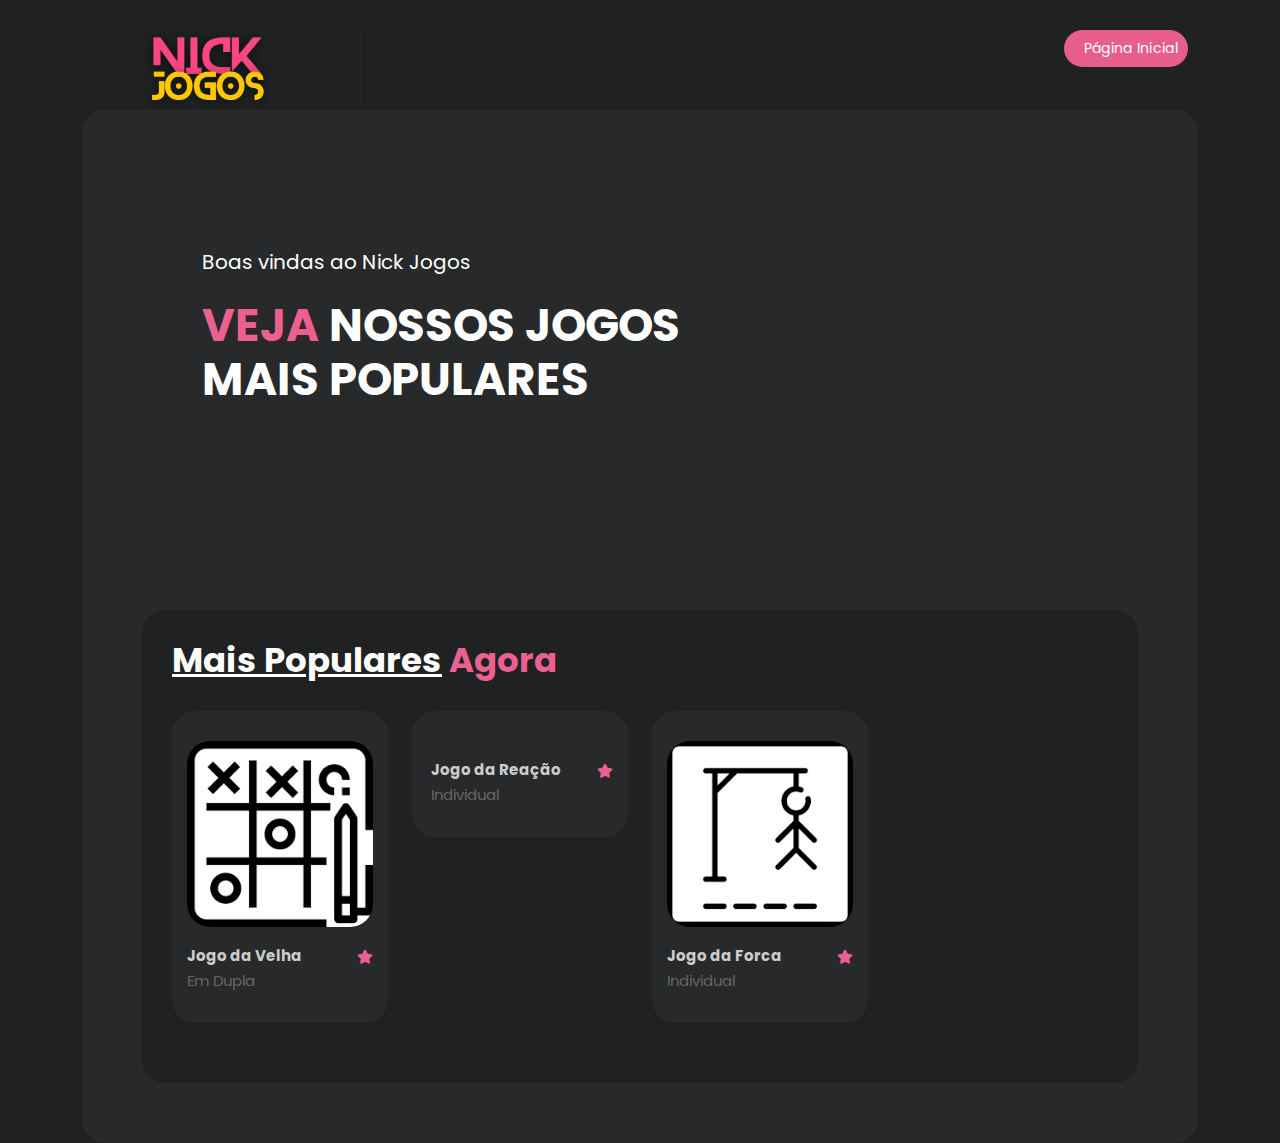
==== index.html @ 8cc91025 "commit inicial" ====
<!DOCTYPE html>
<html lang="en">

<head>

    <meta charset="utf-8">
    <meta name="viewport" content="width=device-width, initial-scale=1, shrink-to-fit=no">

    <link href="https://fonts.googleapis.com/css2?family=Poppins:wght@100;200;300;400;500;600;700;800;900&display=swap" rel="stylesheet">

    <title>Nick Jogos em HTML</title>

    <!-- Bootstrap core CSS -->
    <link href="vendor/bootstrap/css/bootstrap.min.css" rel="stylesheet">


    <!-- Additional CSS Files -->
    <link rel="stylesheet" href="assets/css/fontawesome.css">
    <link rel="stylesheet" href="assets/css/templatemo-cyborg-gaming.css">
    <link rel="stylesheet" href="assets/css/animate.css">
    <link rel="stylesheet" href="https://unpkg.com/swiper@7/swiper-bundle.min.css" />

    <link rel="stylesheet" href="https://cdnjs.cloudflare.com/ajax/libs/animate.css/4.1.1/animate.min.css">
    <script src="https://code.jquery.com/jquery-3.6.0.min.js"></script>


</head>

<body>

    <!-- ***** Preloader Start ***** -->
    <div id="js-preloader" class="js-preloader">
        <div class="preloader-inner">
            <span class="dot"></span>
            <div class="dots">
                <span></span>
                <span></span>
                <span></span>
            </div>
        </div>
    </div>
    <!-- ***** Preloader End ***** -->

    <!-- ***** Header Area Start ***** -->
    <header class="header-area header-sticky">
        <div class="container">
            <div class="row">
                <div class="col-12">
                    <nav class="main-nav">
                        <!-- ***** Logo Start ***** -->
                        <a href="index.html" class="logo">
                            <img src="logo.png" alt="">
                        </a>
                        <!-- ***** Logo End ***** -->
                        <!-- ***** Menu Start ***** -->
                        <ul class="nav">
                            <li><a href="index.html" class="active">Página Inicial</a></li>
                        </ul>
                        <a class='menu-trigger'>
                            <span>Menu</span>
                        </a>
                        <!-- ***** Menu End ***** -->
                    </nav>
                </div>
            </div>
        </div>
    </header>
    <!-- ***** Header Area End ***** -->

    <div class="container">
        <div class="row">
            <div class="col-lg-12">
                <div class="page-content">

                    <!-- ***** Banner Start ***** -->
                    <div class="main-banner">
                        <div class="row">
                            <div class="col-lg-7">
                                <div class="header-text">
                                    <h6>Boas vindas ao Nick Jogos</h6>
                                    <h4><em>Veja</em> Nossos Jogos Mais Populares</h4>
                                </div>
                            </div>
                        </div>
                    </div>
                    <!-- ***** Banner End ***** -->

                    <!-- ***** Most Popular Start ***** -->
                    <div class="most-popular">
                        <div class="row">
                            <div class="col-lg-12">
                                <div class="heading-section">
                                    <h4><em>Mais Populares</em> Agora</h4>
                                </div>
                                <div class="row">
                                    <div class="col-lg-3 col-sm-6">
                                        <div class="item">
                                            <img src="[data-uri]"
                                                alt="">
                                            <h4><a href="velha.html">Jogo da Velha</a><br><span>Em Dupla</span></h4>
                                            <ul>
                                                <li><i class="fa fa-star"></i></li>
                                            </ul>
                                        </div>
                                    </div>
                                    <div class="col-lg-3 col-sm-6">
                                        <div class="item">
                                            <img src="https://encrypted-tbn0.gstatic.com/images?q=tbn:ANd9GcSQRrKc9PjAPaQnyZcNKCeAYI4Ob5vub_ZZSA&usqp=CAU" alt="">
                                            <h4><a href="reacao.html">Jogo da Reação</a><br><span>Individual</span></h4>
                                            <ul>
                                                <li><i class="fa fa-star"></i></li>
                                            </ul>
                                        </div>
                                    </div>
                                    <div class="col-lg-3 col-sm-6">
                                        <div class="item">
                                            <img src="[data-uri]"
                                                alt="">
                                            <h4><a href="forca.html">Jogo da Forca</a><br><span>Individual</span></h4>
                                            <ul>
                                                <li><i class="fa fa-star"></i></li>
                                            </ul>
                                        </div>
                                    </div>
                                </div>
                            </div>
                        </div>
                    </div>
                    <!-- ***** Most Popular End ***** -->

                </div>
            </div>
        </div>
    </div>


    <!-- Scripts -->
    <!-- Bootstrap core JavaScript -->
    <script src="vendor/jquery/jquery.min.js"></script>
    <script src="vendor/bootstrap/js/bootstrap.min.js"></script>

    <script src="assets/js/isotope.min.js"></script>
    <script src="assets/js/owl-carousel.js"></script>
    <script src="assets/js/tabs.js"></script>
    <script src="assets/js/popup.js"></script>
    <script src="assets/js/custom.js"></script>

    <!-- JQuery de animação -->
    <script>
        $(document).ready(function() {
            $(".header-text").addClass("animate__animated animate__bounceIn");
        });
    </script>

</body>

</html>
---- assets/css/templatemo-cyborg-gaming.css ----
/*

TemplateMo 579 Cyborg Gaming

https://templatemo.com/tm-579-cyborg-gaming

*/


/* ---------------------------------------------
Table of contents
------------------------------------------------
01. font & reset css
02. reset
03. global styles
04. header
05. banner
06. features
07. testimonials
08. contact
09. footer

--------------------------------------------- */


/* 
---------------------------------------------
font & reset css
--------------------------------------------- 
*/

@import url("https://fonts.googleapis.com/css2?family=Poppins:wght@100;200;300;400;500;600;700;800;900");

/* 
---------------------------------------------
reset
--------------------------------------------- 
*/

html,
body,
div,
span,
applet,
object,
iframe,
h1,
h2,
h3,
h4,
h5,
h6,
p,
blockquote,
div pre,
a,
abbr,
acronym,
address,
big,
cite,
code,
del,
dfn,
em,
font,
img,
ins,
kbd,
q,
s,
samp,
small,
strike,
strong,
sub,
sup,
tt,
var,
b,
u,
i,
center,
dl,
dt,
dd,
ol,
ul,
li,
figure,
header,
nav,
section,
article,
aside,
footer,
figcaption {
    margin: 0;
    padding: 0;
    border: 0;
    outline: 0;
}

.clearfix:after {
    content: ".";
    display: block;
    clear: both;
    visibility: hidden;
    line-height: 0;
    height: 0;
}

.clearfix {
    display: inline-block;
}

html[xmlns] .clearfix {
    display: block;
}

* html .clearfix {
    height: 1%;
}

ul,
li {
    padding: 0;
    margin: 0;
    list-style: none;
}

header,
nav,
section,
article,
aside,
footer,
hgroup {
    display: block;
}

* {
    box-sizing: border-box;
}

html,
body {
    font-family: 'Poppins', sans-serif;
    font-weight: 400;
    background-color: #1e1e1e;
    font-size: 16px;
    -ms-text-size-adjust: 100%;
    -webkit-font-smoothing: antialiased;
    -moz-osx-font-smoothing: grayscale;
}

a {
    color: #CCC;
    text-decoration: none !important;
}

a:hover {
    color: #F99;
}

h1,
h2,
h3,
h4,
h5,
h6 {
    margin-top: 0px;
    margin-bottom: 0px;
    color: #fff;
    font-weight: 700;
}

ul {
    margin-bottom: 0px;
}

p {
    font-size: 15px;
    line-height: 30px;
    color: #fff;
}

img {
    width: 100%;
    overflow: hidden;
}


/* 
---------------------------------------------
Global Styles
--------------------------------------------- 
*/

html,
body {
    background: #1f2122;
    font-family: 'Poppins', sans-serif;
}

body .page-content {
    margin-top: 110px;
    background-color: #27292a;
    padding: 60px;
    border-radius: 23px;
}

p {
    font-size: 15px;
    color: #666;
    line-height: 30px;
    margin-bottom: 0px;
}

::selection {
    background: #e75e8d;
    color: #fff;
}

::-moz-selection {
    background: #e75e8d;
    color: #fff;
}

.templatemo-item {
    max-width: 80px;
    border-radius: 23px;
}

.main-button a {
    font-size: 14px;
    color: #fff;
    background-color: #e75e8d;
    padding: 12px 30px;
    display: inline-block;
    border-radius: 25px;
    font-weight: 400;
    text-transform: capitalize;
    letter-spacing: 0.5px;
    transition: all .3s;
    position: relative;
    overflow: hidden;
}

.main-button a:hover {
    background-color: #fff;
    color: #e75e8d;
}

.main-border-button a {
    font-size: 14px;
    color: #ec6090;
    background-color: transparent;
    border: 1px solid #ec6090;
    padding: 12px 30px;
    display: inline-block;
    border-radius: 25px;
    font-weight: 400;
    text-transform: capitalize;
    letter-spacing: 0.5px;
    transition: all .3s;
    position: relative;
    overflow: hidden;
}

.main-border-button a:hover {
    border-color: #fff;
    background-color: #fff;
    color: #e75e8d;
}

.border-no-active a {
    border-color: #666;
    color: #666;
}

.border-no-active a:hover {
    border-color: #666;
    color: #666;
    background-color: transparent;
}

section {
    margin-top: 120px;
}

.heading-section h4 {
    color: #ec6090;
    font-size: 34px;
    text-decoration: none;
    margin-bottom: 30px;
}

.heading-section h4 em {
    color: #fff;
    font-style: normal;
    text-decoration: underline;
}


/* 
---------------------------------------------
Pre-loader Style
--------------------------------------------- 
*/

.js-preloader {
    position: fixed;
    top: 0;
    left: 0;
    right: 0;
    bottom: 0;
    background-color: rgba(0, 0, 0, 0.99);
    display: -webkit-box;
    display: flex;
    -webkit-box-align: center;
    align-items: center;
    -webkit-box-pack: center;
    justify-content: center;
    opacity: 1;
    visibility: visible;
    z-index: 9999;
    -webkit-transition: opacity 0.25s ease;
    transition: opacity 0.25s ease;
}

.js-preloader.loaded {
    opacity: 0;
    visibility: hidden;
    pointer-events: none;
}

@-webkit-keyframes dot {
    50% {
        -webkit-transform: translateX(96px);
        transform: translateX(96px);
    }
}

@keyframes dot {
    50% {
        -webkit-transform: translateX(96px);
        transform: translateX(96px);
    }
}

@-webkit-keyframes dots {
    50% {
        -webkit-transform: translateX(-31px);
        transform: translateX(-31px);
    }
}

@keyframes dots {
    50% {
        -webkit-transform: translateX(-31px);
        transform: translateX(-31px);
    }
}

.preloader-inner {
    position: relative;
    width: 142px;
    height: 40px;
    background: transparent;
}

.preloader-inner .dot {
    position: absolute;
    width: 16px;
    height: 16px;
    top: 12px;
    left: 15px;
    background: #e75e8d;
    border-radius: 50%;
    -webkit-transform: translateX(0);
    transform: translateX(0);
    -webkit-animation: dot 2.8s infinite;
    animation: dot 2.8s infinite;
}

.preloader-inner .dots {
    -webkit-transform: translateX(0);
    transform: translateX(0);
    margin-top: 12px;
    margin-left: 31px;
    -webkit-animation: dots 2.8s infinite;
    animation: dots 2.8s infinite;
}

.preloader-inner .dots span {
    display: block;
    float: left;
    width: 16px;
    height: 16px;
    margin-left: 16px;
    background: #e75e8d;
    border-radius: 50%;
}


/* 
---------------------------------------------
Header Style
--------------------------------------------- 
*/

.background-header {
    background-color: #fff !important;
    height: 70px!important;
    position: fixed!important;
    top: 0!important;
    left: 0;
    right: 0;
    box-shadow: 0px 0px 10px rgba(0, 0, 0, 0.15)!important;
    -webkit-transition: all .5s ease 0s;
    -moz-transition: all .5s ease 0s;
    -o-transition: all .5s ease 0s;
    transition: all .5s ease 0s;
    display: none;
}

.header-area {
    background-color: transparent;
    position: absolute;
    height: 70px;
    top: 15px;
    left: 0;
    right: 0;
    z-index: 100;
    -webkit-transition: all .5s ease 0s;
    -moz-transition: all .5s ease 0s;
    -o-transition: all .5s ease 0s;
    transition: all .5s ease 0s;
}

.header-area .main-nav {
    min-height: 80px;
    background: transparent;
    display: flex;
    padding: 15px 0px;
    border-radius: 50px;
}

.background-header .main-nav {
    padding: 0px;
    background-color: transparent;
}

.header-area .main-nav #search {
    position: relative;
}

.header-area .main-nav #search input {
    background-color: #27292a;
    height: 46px;
    border-radius: 23px;
    border: none;
    color: #666;
    font-size: 14px;
    padding: 0px 15px 0px 45px;
}

.header-area .main-nav #search i {
    position: absolute;
    color: #666;
    left: 20px;
    top: 16px;
    width: 18px;
    height: 18px;
    font-size: 16px;
}

.header-area .main-nav .logo {
    border-right: 1px solid #27292a;
    flex-basis: 25%;
    margin-right: 5%;
    -webkit-transition: all 0.3s ease 0s;
    -moz-transition: all 0.3s ease 0s;
    -o-transition: all 0.3s ease 0s;
    transition: all 0.3s ease 0s;
}

.header-area .main-nav .logo img {
    width: 191px;
}

.background-header .main-nav .logo {
    margin-top: 8px;
}

.background-header .main-nav .logo img {
    width: 180px;
}

.header-area .main-nav .nav {
    display: inline-flex;
    flex-basis: 70%;
    justify-content: flex-end;
    vertical-align: middle;
    text-align: right;
    margin-top: 0px;
    margin-right: 0px;
    -webkit-transition: all 0.3s ease 0s;
    -moz-transition: all 0.3s ease 0s;
    -o-transition: all 0.3s ease 0s;
    transition: all 0.3s ease 0s;
    position: relative;
    z-index: 999;
}

.header-area .main-nav .nav li {
    padding-left: 10px;
    padding-right: 10px;
    display: inline-block;
}

.header-area .main-nav .nav li a {
    display: block;
    font-weight: 400;
    font-size: 14px;
    text-transform: capitalize;
    color: #666;
    -webkit-transition: all 0.3s ease 0s;
    -moz-transition: all 0.3s ease 0s;
    -o-transition: all 0.3s ease 0s;
    transition: all 0.3s ease 0s;
    border: transparent;
    padding: 13px 10px;
    border-radius: 18px;
    letter-spacing: .3px;
}

.header-area .main-nav .nav li:last-child a {
    background-color: #27292a;
    padding: 8px 10px 8px 20px;
    border-radius: 23px;
}

.header-area .main-nav .nav li:last-child a img {
    max-width: 30px;
    border-radius: 50%;
    margin-left: 5px;
}

.header-area .main-nav .nav li.has-sub ul.sub-menu li:last-child a:hover,
.background-header .main-nav .nav li.has-sub ul.sub-menu li:last-child a:hover {
    padding-left: 25px !important;
}

.header-area .main-nav .nav li:hover a,
.header-area .main-nav .nav li a.active {
    color: #e75e8d !important;
}

.header-area .main-nav .nav li:last-child:hover a,
.header-area .main-nav .nav li:last-child a.active {
    color: #fff !important;
    background-color: #e75e8d !important;
}

.background-header .main-nav .nav li:hover a,
.background-header .main-nav .nav li a.active {
    color: #fff;
    opacity: 1;
}

.header-area .main-nav .nav li.has-sub {
    position: relative;
    padding-right: 15px;
}

.header-area .main-nav .menu-trigger {
    cursor: pointer;
    display: block;
    position: absolute;
    top: 23px;
    width: 32px;
    height: 40px;
    text-indent: -9999em;
    z-index: 99;
    right: 20px;
    display: none;
}

.background-header .main-nav .menu-trigger {
    top: 17px;
}

.header-area .main-nav .menu-trigger span,
.header-area .main-nav .menu-trigger span:before,
.header-area .main-nav .menu-trigger span:after {
    -moz-transition: all 0.4s;
    -o-transition: all 0.4s;
    -webkit-transition: all 0.4s;
    transition: all 0.4s;
    background-color: #e75e8d;
    display: block;
    position: absolute;
    width: 30px;
    height: 2px;
    left: 0;
}

.background-header .main-nav .menu-trigger span,
.background-header .main-nav .menu-trigger span:before,
.background-header .main-nav .menu-trigger span:after {
    background-color: #e75e8d;
}

.header-area .main-nav .menu-trigger span:before,
.header-area .main-nav .menu-trigger span:after {
    -moz-transition: all 0.4s;
    -o-transition: all 0.4s;
    -webkit-transition: all 0.4s;
    transition: all 0.4s;
    background-color: #e75e8d;
    display: block;
    position: absolute;
    width: 30px;
    height: 2px;
    left: 0;
    width: 75%;
}

.background-header .main-nav .menu-trigger span:before,
.background-header .main-nav .menu-trigger span:after {
    background-color: #e75e8d;
}

.header-area .main-nav .menu-trigger span:before,
.header-area .main-nav .menu-trigger span:after {
    content: "";
}

.header-area .main-nav .menu-trigger span {
    top: 16px;
}

.header-area .main-nav .menu-trigger span:before {
    -moz-transform-origin: 33% 100%;
    -ms-transform-origin: 33% 100%;
    -webkit-transform-origin: 33% 100%;
    transform-origin: 33% 100%;
    top: -10px;
    z-index: 10;
}

.header-area .main-nav .menu-trigger span:after {
    -moz-transform-origin: 33% 0;
    -ms-transform-origin: 33% 0;
    -webkit-transform-origin: 33% 0;
    transform-origin: 33% 0;
    top: 10px;
}

.header-area .main-nav .menu-trigger.active span,
.header-area .main-nav .menu-trigger.active span:before,
.header-area .main-nav .menu-trigger.active span:after {
    background-color: transparent;
    width: 100%;
}

.header-area .main-nav .menu-trigger.active span:before {
    -moz-transform: translateY(6px) translateX(1px) rotate(45deg);
    -ms-transform: translateY(6px) translateX(1px) rotate(45deg);
    -webkit-transform: translateY(6px) translateX(1px) rotate(45deg);
    transform: translateY(6px) translateX(1px) rotate(45deg);
    background-color: #e75e8d;
}

.background-header .main-nav .menu-trigger.active span:before {
    background-color: #e75e8d;
}

.header-area .main-nav .menu-trigger.active span:after {
    -moz-transform: translateY(-6px) translateX(1px) rotate(-45deg);
    -ms-transform: translateY(-6px) translateX(1px) rotate(-45deg);
    -webkit-transform: translateY(-6px) translateX(1px) rotate(-45deg);
    transform: translateY(-6px) translateX(1px) rotate(-45deg);
    background-color: #e75e8d;
}

.background-header .main-nav .menu-trigger.active span:after {
    background-color: #e75e8d;
}

.header-area.header-sticky {
    min-height: 70px;
}

.header-area.header-sticky .nav li a.active {
    color: #fff;
}

@media (max-width: 1200px) {
    .header-area .main-nav .nav li {
        padding-left: 10px;
        padding-right: 10px;
    }
    .header-area .main-nav:before {
        display: none;
    }
}

@media (max-width: 992px) {
    .header-area {
        top: 0;
    }
    .header-area .main-nav {
        background-color: transparent;
        border-radius: 0px;
    }
    .header-area .main-nav .nav {
        height: auto;
        flex-basis: 100%;
    }
    .header-area .main-nav .logo {
        position: absolute;
        left: 30px;
        top: 15px;
    }
    .background-header .main-nav .logo {
        top: 0px;
    }
    .background-header .main-nav .border-button {
        top: 0px !important;
    }
    .header-area .main-nav .border-button {
        position: absolute;
        top: 15px;
        right: 70px;
    }
    .header-area.header-sticky .nav li a:hover,
    .header-area.header-sticky .nav li a.active {
        color: #e75e8d!important;
        opacity: 1;
    }
    .header-area.header-sticky .nav li.search-icon a {
        width: 100%;
    }
    .header-area {
        background-color: #f7f7f7;
        padding: 0px 15px;
        height: 80px;
        box-shadow: none;
        text-align: center;
    }
    .header-area .container {
        padding: 0px;
    }
    .header-area .logo {
        margin-left: 0px;
    }
    .header-area .menu-trigger {
        display: block !important;
    }
    .header-area .main-nav {
        overflow: hidden;
    }
    .header-area .main-nav .nav {
        float: none;
        width: 100%;
        display: none;
        -webkit-transition: all 0s ease 0s;
        -moz-transition: all 0s ease 0s;
        -o-transition: all 0s ease 0s;
        transition: all 0s ease 0s;
        margin-left: 0px;
    }
    .header-area.header-sticky .nav {
        margin-top: 65px !important;
        text-align: center;
    }
    .background-header.header-sticky .nav {
        margin-top: 70px !important;
    }
    .header-area .main-nav .nav li:first-child {
        border-top: 1px solid #eee;
    }
    .header-area .main-nav .nav li {
        width: 100%;
        background: #fff;
        border-bottom: 1px solid #eee;
        padding-left: 0px !important;
        padding-right: 0px !important;
    }
    .header-area .main-nav .nav li a {
        height: 50px !important;
        line-height: 50px !important;
        padding: 0px !important;
        border: none !important;
        background: #fff !important;
        color: #1e1e1e !important;
    }
    .header-area .main-nav .nav li a:hover {
        background: #fff !important;
        color: #e75e8d!important;
    }
    .header-area .main-nav .nav li:last-child a img {
        display: none;
    }
    .header-area .main-nav .nav li:last-child a:hover {
        color: #ec6090 !important;
        background-color: transparent !important;
    }
    .header-area .main-nav .nav li.has-sub ul.sub-menu {
        position: relative;
        visibility: inherit;
        opacity: 1;
        z-index: 1;
        transform: translateY(0%);
        top: 0px;
        width: 100%;
        box-shadow: none;
        height: 0px;
        transition: all 0s;
    }
    .header-area .main-nav .nav li.submenu ul li a {
        font-size: 12px;
        font-weight: 400;
    }
    .header-area .main-nav .nav li.submenu ul li a:hover:before {
        width: 0px;
    }
    .header-area .main-nav .nav li.has-sub ul.sub-menu {
        height: auto;
    }
    .header-area .main-nav .nav li.has-sub:after {
        color: #3B566E;
        right: 30px;
        font-size: 14px;
        top: 15px;
    }
    .header-area .main-nav .nav li.submenu:hover ul,
    .header-area .main-nav .nav li.submenu:focus ul {
        height: 0px;
    }
}


/* 
---------------------------------------------
Banner Style
--------------------------------------------- 
*/

.main-banner {
    background-image: url("https://img.freepik.com/photos-gratuite/fond-ecran-colore-flou-vif_58702-4422.jpg?size=626&ext=jpg&ga=GA1.1.459679660.1693147844&semt=ais");
    background-position: center center;
    background-size: cover;
    min-height: 380px;
    border-radius: 23px;
    padding: 80px 60px;
}

.main-banner h6 {
    font-size: 20px;
    color: #fff;
    font-weight: 400;
    margin-bottom: 25px;
}

.main-banner h4 {
    font-size: 45px;
    text-transform: uppercase;
    margin-bottom: 25px;
}

.main-banner h4 em {
    font-style: normal;
    color: #ec6090;
}


/* 
---------------------------------------------
Most Popular Style
--------------------------------------------- 
*/

.most-popular {
    margin-top: 60px;
    padding: 30px;
    background-color: #1f2122;
    border-radius: 23px;
}

.most-popular .item {
    background-color: #27292a;
    padding: 30px 15px;
    border-radius: 23px;
    margin-bottom: 30px;
}

.most-popular .item .item {
    padding: 0px;
    border-radius: 0px;
    background-color: transparent;
    margin-bottom: 0px;
}

.most-popular .item img {
    border-radius: 23px;
}

.most-popular .item h4 {
    font-size: 15px;
    margin-top: 20px;
    margin-bottom: 0px;
    display: inline-block;
}

.most-popular .item span {
    color: #666;
    display: block;
    margin-top: 7px;
    font-weight: 400;
}

.most-popular .item ul {
    float: right;
    margin-top: 20px;
}

.most-popular .item ul li {
    text-align: right;
    color: #fff;
    font-size: 14px;
}

.most-popular .item ul li:first-child i {
    color: yellow;
}

.most-popular .item ul li:last-child i {
    color: #ec6090;
}

.most-popular .main-button {
    text-align: center;
    margin-bottom: -53px;
}


/* 
---------------------------------------------
Other Related Style
--------------------------------------------- 
*/

.other-games {
    border-radius: 23px;
    padding: 30px 30px 0px 30px;
    background-color: #1f2122;
    margin-top: 60px;
}

.other-games .item {
    position: relative;
    border-bottom: 1px solid #27292a;
    padding-bottom: 52px;
    margin-bottom: 30px;
}

.other-games .item img {
    float: left;
    margin-right: 15px;
}

.other-games .item h4 {
    display: inline-block;
    font-size: 15px;
    margin-bottom: 5px;
    padding-top: 15px;
}

.other-games .item span {
    color: #666;
    font-size: 14px;
    display: block;
}

.other-games ul {
    position: absolute;
    right: 0;
    top: 15px;
}

.other-games ul li {
    color: #fff;
    font-size: 14px;
    margin-bottom: 3px;
}

.other-games ul li:first-child i {
    color: yellow;
}

.other-games ul li:last-child i {
    color: #ec6090;
}


/* 
---------------------------------------------
Responsive Style
--------------------------------------------- 
*/

body {
    overflow-x: hidden;
}

@media (max-width: 767px) {
    body .page-content {
        padding: 0px 30px;
    }
    .main-banner {
        text-align: center;
    }
    .main-banner h4 {
        font-size: 35px;
    }
    .gaming-library .item ul li,
    .gaming-library .item ul li:first-child,
    .gaming-library .item ul li:last-child {
        width: 100% !important;
        text-align: center !important;
    }
    .gaming-library .item ul li {
        margin-top: 30px;
    }
    .top-downloaded ul li .download i {
        top: 20px;
        width: 30px;
        height: 30px;
        line-height: 30px;
    }
    .top-downloaded ul li img {
        margin-right: 10px;
    }
    .top-downloaded ul li span {
        font-size: 14px;
    }
    .top-streamers ul li .main-button {
        float: none;
        margin-top: 10px;
    }
    .top-streamers ul li .main-button a {
        width: 100%;
        text-align: center;
    }
    .top-streamers,
    .top-downloaded {
        max-height: 100%;
        min-height: 100%;
    }
    .most-popular .item .inner-item {
        margin-bottom: 20px;
    }
}

@media (max-width: 992px) {
    .background-header {
        display: inline-block;
    }
    .header-area .main-nav #search {
        display: none;
    }
    .heading-section h4 {
        font-size: 20px;
    }
    .gaming-library .item ul li {
        width: 48% !important;
    }
    .gaming-library .item ul li:last-child {
        text-align: left;
    }
    .featured-games {
        margin-bottom: 60px;
    }
    .start-stream .item {
        margin: 15px 0px;
    }
    .feature-banner .thumb {
        margin-top: 30px;
    }
    .main-profile .main-info {
        margin: 45px 0px;
    }
}

@media (max-width: 1200px) {
    .header-area .main-nav .nav li {
        padding-right: 5px;
        padding-left: 5px;
    }
    .header-area .main-nav .logo {
        margin-right: 30px;
        border-right: none;
    }
    .gaming-library .item ul li {
        width: 16%;
    }
}
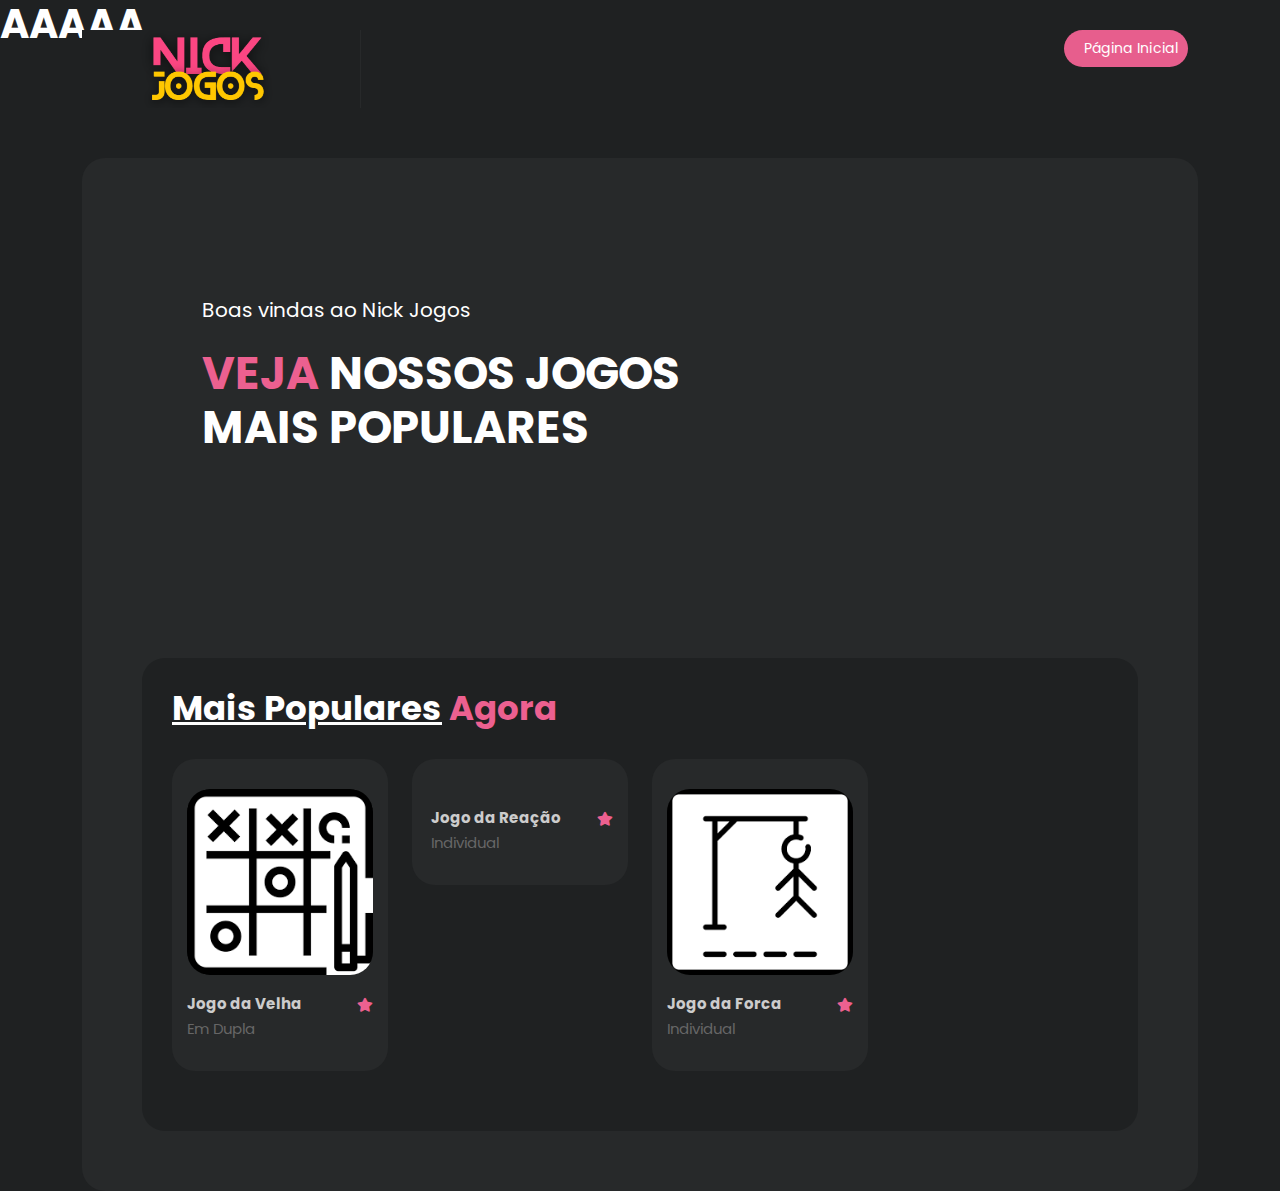
==== commit 06980c57: "3" ====
--- a/index.html
+++ b/index.html
@@ -9,6 +9,7 @@
     <link href="https://fonts.googleapis.com/css2?family=Poppins:wght@100;200;300;400;500;600;700;800;900&display=swap" rel="stylesheet">
 
     <title>Nick Jogos em HTML</title>
+    <h1>AAAAA</h1>
 
     <!-- Bootstrap core CSS -->
     <link href="vendor/bootstrap/css/bootstrap.min.css" rel="stylesheet">
